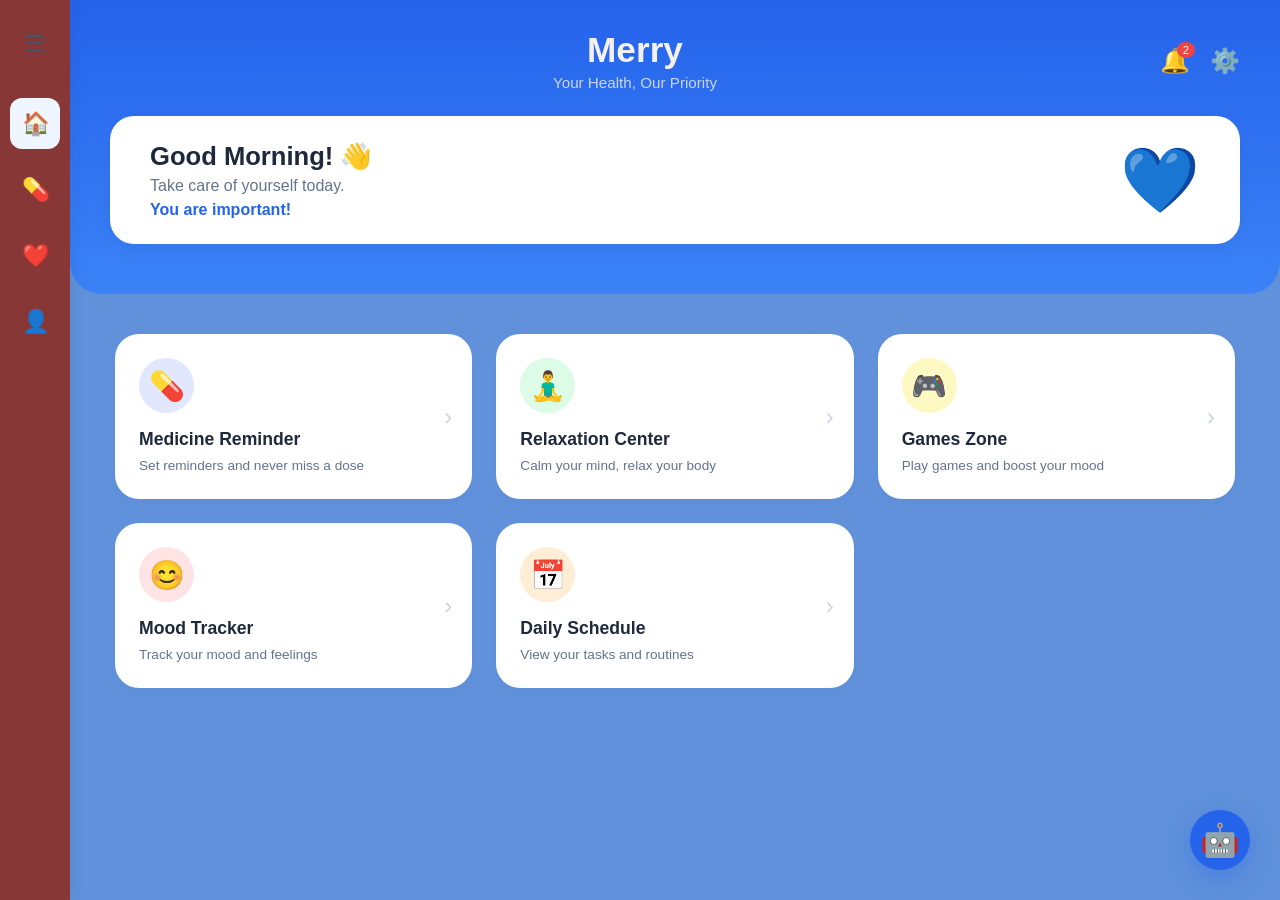
==== home.html @ 3bfc2a27 "add all pages" ====
<!DOCTYPE html>
<html lang="en">
<head>
    <meta charset="UTF-8">
    <meta name="viewport" content="width=device-width, initial-scale=1.0">
    <title>Merry Dashboard</title>
    <link rel="stylesheet" href="home-style.css">
</head>
<body>

    <nav class="side-nav minimized" id="sidebar-menu">
        <div class="toggle-sidebar-btn" onclick="toggleSidebar()">☰</div>
        <div class="nav-links">
            <div class="nav-item active"><span class="nav-icon">🏠</span><span class="nav-text">Home</span></div>
            <div class="nav-item" onclick="alert('Opening Medication View...')"><span class="nav-icon">💊</span><span class="nav-text">Medicine</span></div>
            <div class="nav-item" onclick="alert('Opening Health Logs...')"><span class="nav-icon">❤️</span><span class="nav-text">Health</span></div>
            <div class="nav-item" onclick="toggleSettings()"><span class="nav-icon">👤</span><span class="nav-text">Profile</span></div>
        </div>
    </nav>

    <div class="app-container" id="app-container">
        <div class="hero-section">
            <header class="app-header">
                <div class="header-left-space"></div>
                <div class="header-title">
                    <h1>Merry</h1>
                    <p>Your Health, Our Priority</p>
                </div>
                <div class="header-icons">
                    <div class="icon-badge" onclick="toggleNotifications(event)">🔔<span class="badge" id="notif-badge">2</span></div>
                    <div class="icon-setting" onclick="toggleSettings()">⚙️</div>
                </div>
            </header>

            <div class="welcome-card">
                <div class="welcome-text">
                    <h2>Good Morning! 👋</h2>
                    <p>Take care of yourself today.</p>
                    <strong>You are important!</strong>
                </div>
                <div class="welcome-graphic">
                    <div class="heart-avatar">💙</div>
                </div>
            </div>
        </div>

        <div class="main-content">
            <div class="features-grid">
                <div class="grid-card" onclick="alert('Opening Medicine Reminders! (We will build this later)')">
                    <div class="card-icon icon-purple">💊</div>
                    <div class="card-info">
                        <h3>Medicine Reminder</h3>
                        <p>Set reminders and never miss a dose</p>
                    </div>
                    <span class="arrow">›</span>
                </div>

                <div class="grid-card" onclick="alert('Opening Relaxation Center! (We will build this later)')">
                    <div class="card-icon icon-green">🧘‍♂️</div>
                    <div class="card-info">
                        <h3>Relaxation Center</h3>
                        <p>Calm your mind, relax your body</p>
                    </div>
                    <span class="arrow">›</span>
                </div>

                <div class="grid-card" onclick="alert('Opening Games Zone! (We will build this later)')">
                    <div class="card-icon icon-yellow">🎮</div>
                    <div class="card-info">
                        <h3>Games Zone</h3>
                        <p>Play games and boost your mood</p>
                    </div>
                    <span class="arrow">›</span>
                </div>

                <div class="grid-card" onclick="alert('Opening Mood Tracker! (We will build this later)')">
                    <div class="card-icon icon-pink">😊</div>
                    <div class="card-info">
                        <h3>Mood Tracker</h3>
                        <p>Track your mood and feelings</p>
                    </div>
                    <span class="arrow">›</span>
                </div>

                <div class="grid-card" onclick="alert('Opening Daily Schedule! (We will build this later)')">
                    <div class="card-icon icon-orange">📅</div>
                    <div class="card-info">
                        <h3>Daily Schedule</h3>
                        <p>View your tasks and routines</p>
                    </div>
                    <span class="arrow">›</span>
                </div>
            </div>
        </div>
    </div>

    <div class="ai-floating-wrapper">
        <div class="ai-chat-window hidden" id="ai-chat-box">
            <div class="ai-chat-header">
                <div class="ai-status-dot">🤖</div>
                <div>
                    <h4>Merry AI Companion</h4>
                    <p>Online & Ready to chat</p>
                </div>
                <span class="close-chat" onclick="toggleAiChat()">&times;</span>
            </div>
            <div class="ai-chat-messages">
                <div class="msg ai-msg">Hello! I am Merry, your virtual assistant. How are you feeling today? 💙</div>
            </div>
            <div class="ai-chat-input-area">
                <input type="text" placeholder="Type a message...">
                <button onclick="alert('Sending messages will be wired next!')">Send</button>
            </div>
        </div>
        <div class="ai-floating-btn" onclick="toggleAiChat()">🤖</div>
    </div>

    <div id="alarm-alert-modal" class="modal-overlay alarm-style hidden">
        <div class="modal-content urgent-card">
            <div class="alarm-animation-icon">🔔</div>
            <h2>Time for your Medicine!</h2>
            <h3 id="alarm-med-name">Medicine Name</h3>
            <p id="alarm-med-time">Scheduled Time: 00:00</p>
            
            <div class="alarm-action-buttons">
                <button class="take-med-btn" onclick="dismissAlarm(document.getElementById('alarm-med-name').innerText)">💊 I Have Taken It</button>
                <button class="snooze-med-btn" onclick="snoozeAlarm()">⏰ Snooze Alarm</button>
            </div>
        </div>
    </div>

    <div id="notification-dropdown" class="dropdown-box hidden">
        <div class="dropdown-header">
            <h4>Notifications</h4>
            <button onclick="clearNotifications()">Clear All</button>
        </div>
        <div class="dropdown-item active-item">⚠️ Reminder: Take Paracetamol at 12:05 PM</div>
        <div class="dropdown-item active-item">✨ Great job! Your buddy is happy today.</div>
    </div>

    <div id="settings-modal" class="modal-overlay hidden">
        <div class="modal-content">
            <div class="modal-header">
                <h3>App Settings & Profile</h3>
                <span class="close-btn" onclick="toggleSettings()">&times;</span>
            </div>
            <div class="modal-body">
                
                <div class="settings-group">
                    <h4>👤 Profile & Appearance</h4>
                    <div class="setting-row">
                        <label>Profile Name</label>
                        <input type="text" value="Champion">
                    </div>
                    <div class="setting-row">
                        <label>Language</label>
                        <select>
                            <option>English</option>
                            <option>Español</option>
                            <option>Français</option>
                        </select>
                    </div>
                    <div class="setting-row">
                        <label>Dark Mode 🌙</label>
                        <input type="checkbox" id="dark-mode-toggle" onchange="applyDarkMode()">
                    </div>
                </div>

                <div class="settings-group">
                    <h4>⚙️ Accessibility & Sound</h4>
                    <div class="setting-row">
                        <label>Text-to-Speech (🔊)</label>
                        <input type="checkbox" id="settings-tts">
                    </div>
                    <div class="setting-row">
                        <label>Vibration (📳)</label>
                        <input type="checkbox" id="settings-vib" checked>
                    </div>
                    <div class="setting-row">
                        <label>Large Text Mode (🔤)</label>
                        <input type="checkbox" id="settings-large" onchange="toggleAccessibilityClass('large')">
                    </div>
                    <div class="setting-row">
                        <label>High Contrast Mode (🎨)</label>
                        <input type="checkbox" id="settings-contrast" onchange="toggleAccessibilityClass('contrast')">
                    </div>
                </div>

                <div class="settings-group">
                    <h4>⏰ Medicine Alarms Configuration</h4>
                    <div class="setting-row">
                        <label>Default Reminder Sound</label>
                        <select id="settings-sound-select">
                            <option value="chime">Chime Echo</option>
                            <option value="piano">Soft Piano</option>
                            <option value="beep">Digital Beep</option>
                        </select>
                    </div>
                    <div class="setting-row">
                        <label>Snooze Duration</label>
                        <select id="settings-snooze-select">
                            <option value="5">5 Minutes</option>
                            <option value="10">10 Minutes</option>
                            <option value="15">15 Minutes</option>
                        </select>
                    </div>
                </div>

                <div class="settings-group">
                    <h4>ℹ️ Info & Support</h4>
                    <div class="info-links">
                        <p onclick="alert('Help center online.')">Help & Support</p>
                    </div>
                </div>

                <button class="logout-btn" onclick="logoutAction()">Log Out Account</button>
                <button class="save-settings-btn" onclick="saveSettingsAction()">Save & Close</button>
            </div>
        </div>
    </div>

    <script src="home-script.js"></script>
</body>
</html>
---- home-style.css ----
* {
    box-sizing: border-box;
    margin: 0;
    padding: 0;
    font-family: -apple-system, BlinkMacSystemFont, "Segoe UI", Roboto, Helvetica, Arial, sans-serif;
    transition: background-color 0.2s ease, color 0.2s ease;
}

body {
    background: #e9eff6;
    min-height: 100vh;
    display: flex;
    overflow-x: hidden;
}

/* SIDEBAR HIDEABLE MENU STYLES */
.side-nav {
    position: fixed;
    top: 0;
    left: 0;
    height: 100vh;
    background: rgb(136, 55, 55);
    box-shadow: 4px 0 15px rgba(0,0,0,0.05);
    z-index: 150;
    display: flex;
    flex-direction: column;
    padding: 20px 10px;
    width: 240px;
    transition: width 0.3s cubic-bezier(0.4, 0, 0.2, 1);
}

.side-nav.minimized {
    width: 70px;
}

.toggle-sidebar-btn {
    font-size: 1.5rem;
    cursor: pointer;
    padding: 10px;
    text-align: center;
    color: #475569;
    align-self: flex-start;
    margin-bottom: 30px;
    width: 100%;
}

.nav-links {
    display: flex;
    flex-direction: column;
    gap: 15px;
    width: 100%;
}

.nav-item {
    display: flex;
    align-items: center;
    gap: 15px;
    padding: 12px;
    border-radius: 12px;
    color: #64748b;
    cursor: pointer;
    font-weight: 500;
    font-size: 1rem;
    overflow: hidden;
    white-space: nowrap;
}

.nav-icon {
    font-size: 1.4rem;
}

.side-nav.minimized .nav-text {
    opacity: 0;
    pointer-events: none;
}

.nav-item.active {
    background: #eff6ff;
    color: #2563eb;
    font-weight: bold;
}

/* Master Page Shift Margin to accommodate Sidebar width grid changes */
.app-container {
    flex: 1;
    margin-left: 70px;
    min-height: 100vh;
    background: #6091da;
    display: flex;
    flex-direction: column;
    position: relative;
    transition: margin-left 0.3s ease;
}

/* Top Banner Block */
.hero-section {
    background: linear-gradient(180deg, #2563eb 0%, #3b82f6 100%);
    padding: 30px 40px 50px 40px;
    border-bottom-left-radius: 32px;
    border-bottom-right-radius: 32px;
    color: rgb(245, 240, 240);
}

.app-header {
    display: flex;
    justify-content: space-between;
    align-items: center;
    margin-bottom: 25px;
}

.header-title h1 { font-size: 2.2rem; font-weight: bold; text-align: center;}
.header-title p { font-size: 0.95rem; opacity: 0.8; text-align: center; margin-top: 4px; }
.header-icons { display: flex; gap: 20px; font-size: 1.5rem; }

.icon-badge { position: relative; cursor: pointer; }
.badge {
    position: absolute; top: -5px; right: -5px; background: #ef4444;
    font-size: 0.7rem; padding: 2px 6px; border-radius: 50%; color: white;
}
.icon-setting { cursor: pointer; }

.welcome-card {
    background: white; border-radius: 24px; padding: 25px 40px; color: #1e293b;
    display: flex; justify-content: space-between; align-items: center;
    box-shadow: 0 4px 15px rgba(0,0,0,0.05); max-width: 1200px; margin: 0 auto; width: 100%;
}

.welcome-text h2 { font-size: 1.6rem; margin-bottom: 6px; }
.welcome-text p { font-size: 1rem; color: #64748b; }
.welcome-text strong { font-size: 1rem; color: #2563eb; display:block; margin-top: 6px;}
.heart-avatar { font-size: 4rem; animation: pulse 2s infinite ease-in-out; }

@keyframes pulse {
    0% { transform: scale(1); }
    50% { transform: scale(1.08); }
    100% { transform: scale(1); }
}

.main-content {
    flex: 1; padding: 40px; display: flex; flex-direction: column;
    gap: 24px; max-width: 1200px; width: 100%; margin: 0 auto;
}

.features-grid {
    display: grid; grid-template-columns: repeat(auto-fit, minmax(280px, 1fr)); gap: 24px;
}

.grid-card {
    background: white; border-radius: 24px; padding: 24px; display: flex;
    flex-direction: column; justify-content: space-between; position: relative;
    box-shadow: 0 4px 12px rgba(0,0,0,0.02); cursor: pointer; min-height: 160px;
}
.grid-card:hover { transform: translateY(-3px); box-shadow: 0 8px 20px rgba(0,0,0,0.06); }

.card-icon {
    width: 55px; height: 55px; border-radius: 50%; display: flex;
    justify-content: center; align-items: center; font-size: 1.8rem; margin-bottom: 16px;
}

.icon-purple { background-color: #e0e7ff; color: #4f46e5; }
.icon-green { background-color: #dcfce7; color: #16a34a; }
.icon-yellow { background-color: #fef9c3; color: #ca8a04; }
.icon-pink { background-color: #ffe4e6; color: #e11d48; }
.icon-orange { background-color: #ffedd5; color: #ea580c; }

.card-info h3 { font-size: 1.1rem; color: #1e293b; margin-bottom: 6px; font-weight: 700; }
.card-info p { font-size: 0.85rem; color: #64748b; line-height: 1.4; }
.arrow { position: absolute; right: 20px; top: 50%; transform: translateY(-50%); font-size: 1.5rem; color: #cbd5e1; }

.hidden { display: none !important; }

/* NOTIFICATION OVERLAYS */
.dropdown-box {
    position: absolute; top: 75px; right: 40px; background: white; width: 320px;
    border-radius: 16px; box-shadow: 0 10px 25px rgba(0,0,0,0.15); z-index: 100; border: 1px solid #e2e8f0; overflow: hidden;
}
.dropdown-header { display: flex; justify-content: space-between; align-items: center; padding: 12px 16px; background: #f8fafc; border-bottom: 1px solid #e2e8f0; }
.dropdown-header h4 { color: #1e293b; font-size: 0.95rem; }
.dropdown-header button { background: none; border: none; color: #2563eb; font-weight: 600; cursor: pointer; font-size: 0.8rem; }
.dropdown-item { padding: 12px 16px; font-size: 0.85rem; color: #475569; border-bottom: 1px solid #f1f5f9; text-align: left; }
.dropdown-item.active-item { background: #eff6ff; font-weight: 500; }

/* SETTINGS POPUP MODAL */
.modal-overlay {
    position: fixed; top: 0; left: 0; width: 100%; height: 100%;
    background: rgba(15, 23, 42, 0.4); backdrop-filter: blur(4px);
    display: flex; justify-content: center; align-items: center; z-index: 200;
}
.modal-content {
    background: rgb(50, 201, 206); width: 95%; max-width: 500px; height: 80vh;
    border-radius: 24px; padding: 24px; box-shadow: 0 20px 25px rgba(0,0,0,0.15);
    display: flex; flex-direction: column;
}
.modal-body { flex: 1; overflow-y: auto; padding-right: 5px; margin-top: 15px;}
.close-btn { font-size: 1.8rem; color: #94a3b8; cursor: pointer; }

.settings-group { background: #f8fafc; border-radius: 16px; padding: 16px; margin-bottom: 20px; border: 1px solid #e2e8f0; }
.settings-group h4 { font-size: 0.95rem; color: #475569; margin-bottom: 12px; border-bottom: 1px solid #e2e8f0; padding-bottom: 6px; }
.setting-row { display: flex; justify-content: space-between; align-items: center; margin-bottom: 14px; text-align: left;}
.setting-row label { font-size: 0.9rem; color: #334155; font-weight: 500; }
.setting-row input[type="text"], .setting-row select { padding: 8px 12px; border: 2px solid #e2e8f0; border-radius: 8px; background: white;}
.setting-row input[type="checkbox"] { width: 20px; height: 20px; cursor: pointer; }
.info-links p { font-size: 0.9rem; color: #2563eb; padding: 6px 0; cursor: pointer; }
.logout-btn { width: 100%; background: #ef4444; color: white; padding: 12px; border: none; border-radius: 12px; font-weight: bold; cursor: pointer; margin-bottom: 10px;}
.save-settings-btn { width: 100%; background: #2563eb; color: white; padding: 12px; border: none; border-radius: 12px; font-weight: bold; cursor: pointer; }

/* FLOATING AI CHAT BOT VIEW STYLES */
.ai-floating-wrapper {
    position: fixed;
    bottom: 30px;
    right: 30px;
    display: flex;
    flex-direction: column;
    align-items: flex-end;
    gap: 15px;
    z-index: 180;
}

.ai-floating-btn {
    width: 60px;
    height: 60px;
    background: #2563eb;
    color: white;
    border-radius: 50%;
    display: flex;
    justify-content: center;
    align-items: center;
    font-size: 2rem;
    cursor: pointer;
    box-shadow: 0 8px 24px rgba(37,99,235,0.4);
    transition: transform 0.2s;
}
.ai-floating-btn:hover { transform: scale(1.05); }

.ai-chat-window {
    width: 360px;
    height: 480px;
    background: white;
    border-radius: 24px;
    box-shadow: 0 10px 30px rgba(0,0,0,0.15);
    border: 1px solid #e2e8f0;
    display: flex;
    flex-direction: column;
    overflow: hidden;
}

.ai-chat-header {
    background: linear-gradient(135deg, #2563eb, #3b82f6);
    color: white;
    padding: 15px 20px;
    display: flex;
    align-items: center;
    gap: 12px;
}
.ai-status-dot { font-size: 1.5rem; }
.ai-chat-header h4 { font-size: 1rem; font-weight: bold; }
.ai-chat-header p { font-size: 0.75rem; opacity: 0.9; }
.close-chat { font-size: 1.6rem; cursor: pointer; margin-left: auto; opacity: 0.8; }

.ai-chat-messages {
    flex: 1;
    background: #f8fafc;
    padding: 20px;
    overflow-y: auto;
}
.msg {
    padding: 12px 16px;
    border-radius: 16px;
    font-size: 0.9rem;
    max-width: 85%;
    line-height: 1.4;
}
.ai-msg { background: white; color: #1e293b; border-bottom-left-radius: 4px; box-shadow: 0 2px 4px rgba(0,0,0,0.02); }

.ai-chat-input-area {
    padding: 15px;
    background: white;
    border-top: 1px solid #e2e8f0;
    display: flex;
    gap: 10px;
}
.ai-chat-input-area input {
    flex: 1;
    padding: 10px 14px;
    border: 2px solid #e2e8f0;
    border-radius: 12px;
    outline: none;
}
.ai-chat-input-area button {
    background: #2563eb;
    color: white;
    border: none;
    padding: 0 18px;
    border-radius: 12px;
    font-weight: bold;
    cursor: pointer;
}

/* URGENT ALARM OVERRIDES */
.modal-overlay.alarm-style { background: rgba(239, 68, 68, 0.6) !important; backdrop-filter: blur(8px); }
.urgent-card { text-align: center; border: 4px solid #ef4444 !important; animation: shake 0.5s infinite; }
.alarm-animation-icon { font-size: 5rem; animation: ring 0.4s infinite alternate; }
.alarm-action-buttons { display: flex; flex-direction: column; gap: 12px; margin-top: 25px; width: 100%; }
.take-med-btn { background: #16a34a; color: white; border: none; padding: 16px; border-radius: 14px; font-size: 1.1rem; font-weight: bold; cursor: pointer; }
.snooze-med-btn { background: #64748b; color: white; border: none; padding: 12px; border-radius: 14px; font-size: 0.95rem; cursor: pointer; }

@keyframes ring { 0% { transform: rotate(-15deg); } 100% { transform: rotate(15deg); } }
@keyframes shake { 0% { transform: translate(0, 0); } 25% { transform: translate(-2px, 2px); } 50% { transform: translate(2px, -2px); } 75% { transform: translate(-1px, -1px); } 100% { transform: translate(0, 0); } }

/* DYNAMIC ACCESSIBILITY SYSTEM VARIANT CLASS MODULES */
.dark-theme .app-container { background-color: #0f172a; }
.dark-theme .welcome-card, .dark-theme .grid-card, .dark-theme .modal-content, .dark-theme .dropdown-box, .dark-theme .side-nav, .dark-theme .ai-chat-window { background-color: #1e293b; color: #f8fafc; }
.dark-theme .card-info h3, .dark-theme .modal-header h3, .dark-theme .setting-row label { color: #f8fafc; }
.dark-theme .card-info p, .dark-theme .welcome-text p { color: #94a3b8; }
.dark-theme .settings-group, .dark-theme .dropdown-header { background-color: #334155; border-color: #475569; }

.large-font h1 { font-size: 2.5rem !important; }
.large-font h2 { font-size: 2.2rem !important; }
.large-font h3, .large-font label { font-size: 1.4rem !important; }
.large-font p { font-size: 1.1rem !important; }

.high-contrast-theme { background: black !important; }
.high-contrast-theme .app-container, .high-contrast-theme .welcome-card, .high-contrast-theme .grid-card, .high-contrast-theme .modal-content, .high-contrast-theme .side-nav { background: black !important; border: 3px solid white !important; color: white !important; }
.high-contrast-theme h1, .high-contrast-theme h2, .high-contrast-theme h3, .high-contrast-theme p, .high-contrast-theme label { color: yellow !important; }
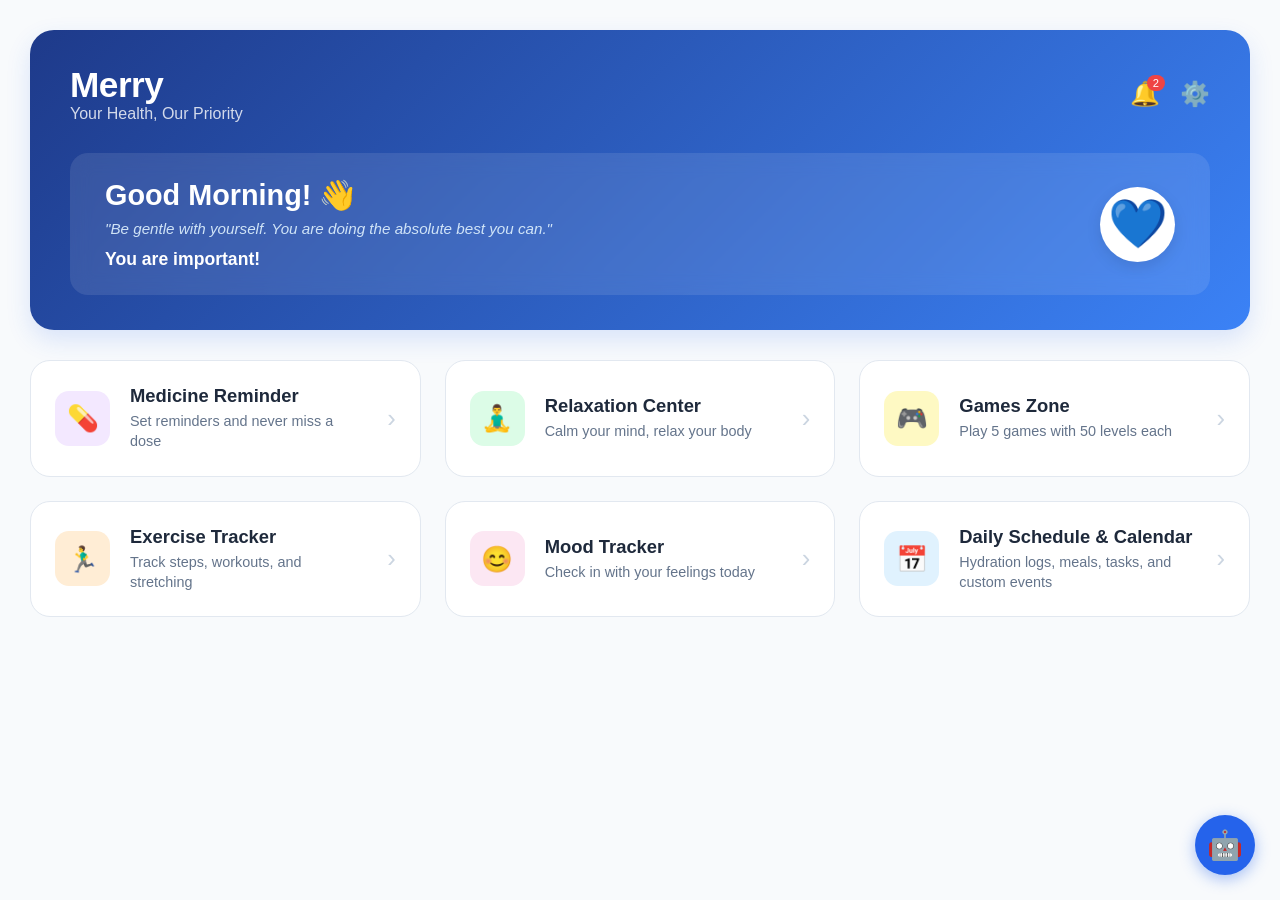
==== commit d2c56071: "add all changes" ====
--- a/home.html
+++ b/home.html
@@ -8,20 +8,9 @@
 </head>
 <body>
 
-    <nav class="side-nav minimized" id="sidebar-menu">
-        <div class="toggle-sidebar-btn" onclick="toggleSidebar()">☰</div>
-        <div class="nav-links">
-            <div class="nav-item active"><span class="nav-icon">🏠</span><span class="nav-text">Home</span></div>
-            <div class="nav-item" onclick="alert('Opening Medication View...')"><span class="nav-icon">💊</span><span class="nav-text">Medicine</span></div>
-            <div class="nav-item" onclick="alert('Opening Health Logs...')"><span class="nav-icon">❤️</span><span class="nav-text">Health</span></div>
-            <div class="nav-item" onclick="toggleSettings()"><span class="nav-icon">👤</span><span class="nav-text">Profile</span></div>
-        </div>
-    </nav>
-
-    <div class="app-container" id="app-container">
+    <div class="app-container standard-margin" id="app-container">
         <div class="hero-section">
             <header class="app-header">
-                <div class="header-left-space"></div>
                 <div class="header-title">
                     <h1>Merry</h1>
                     <p>Your Health, Our Priority</p>
@@ -33,9 +22,11 @@
             </header>
 
             <div class="welcome-card">
-                <div class="welcome-text">
+                <div class="welcome-text" style="width: 75%;">
                     <h2>Good Morning! 👋</h2>
-                    <p>Take care of yourself today.</p>
+                    <p id="daily-motivation-quote" style="font-style: italic; font-size: 0.95rem; line-height: 1.4; margin: 5px 0 10px 0; color: #e0f2fe;">
+                        "Loading your daily spark..."
+                    </p>
                     <strong>You are important!</strong>
                 </div>
                 <div class="welcome-graphic">
@@ -46,7 +37,7 @@
 
         <div class="main-content">
             <div class="features-grid">
-                <div class="grid-card" onclick="alert('Opening Medicine Reminders! (We will build this later)')">
+                <div class="grid-card" onclick="openMedicineManager()">
                     <div class="card-icon icon-purple">💊</div>
                     <div class="card-info">
                         <h3>Medicine Reminder</h3>
@@ -55,7 +46,7 @@
                     <span class="arrow">›</span>
                 </div>
 
-                <div class="grid-card" onclick="alert('Opening Relaxation Center! (We will build this later)')">
+                <div class="grid-card" onclick="openRelaxationCenter()">
                     <div class="card-icon icon-green">🧘‍♂️</div>
                     <div class="card-info">
                         <h3>Relaxation Center</h3>
@@ -64,31 +55,304 @@
                     <span class="arrow">›</span>
                 </div>
 
-                <div class="grid-card" onclick="alert('Opening Games Zone! (We will build this later)')">
+                <div class="grid-card" onclick="openGamesZone()">
                     <div class="card-icon icon-yellow">🎮</div>
                     <div class="card-info">
                         <h3>Games Zone</h3>
-                        <p>Play games and boost your mood</p>
-                    </div>
-                    <span class="arrow">›</span>
-                </div>
-
-                <div class="grid-card" onclick="alert('Opening Mood Tracker! (We will build this later)')">
+                        <p>Play 5 games with 50 levels each</p>
+                    </div>
+                    <span class="arrow">›</span>
+                </div>
+
+                <div class="grid-card" onclick="openExerciseTracker()">
+                    <div class="card-icon icon-orange">🏃‍♂️</div>
+                    <div class="card-info">
+                        <h3>Exercise Tracker</h3>
+                        <p>Track steps, workouts, and stretching</p>
+                    </div>
+                    <span class="arrow">›</span>
+                </div>
+
+                <div class="grid-card" onclick="openMoodTracker()">
                     <div class="card-icon icon-pink">😊</div>
                     <div class="card-info">
                         <h3>Mood Tracker</h3>
-                        <p>Track your mood and feelings</p>
-                    </div>
-                    <span class="arrow">›</span>
-                </div>
-
-                <div class="grid-card" onclick="alert('Opening Daily Schedule! (We will build this later)')">
-                    <div class="card-icon icon-orange">📅</div>
-                    <div class="card-info">
-                        <h3>Daily Schedule</h3>
-                        <p>View your tasks and routines</p>
-                    </div>
-                    <span class="arrow">›</span>
+                        <p>Check in with your feelings today</p>
+                    </div>
+                    <span class="arrow">›</span>
+                </div>
+
+                <div class="grid-card" onclick="openScheduleCompanion()">
+                    <div class="card-icon icon-purple" style="background:#e0f2fe; color:#0284c7;">📅</div>
+                    <div class="card-info">
+                        <h3>Daily Schedule & Calendar</h3>
+                        <p>Hydration logs, meals, tasks, and custom events</p>
+                    </div>
+                    <span class="arrow">›</span>
+                </div>
+            </div>
+        </div>
+    </div>
+
+    <div id="medicine-modal" class="modal-overlay hidden">
+        <div class="modal-content">
+            <div class="modal-header">
+                <h3>💊 Schedule Medicine Alarms</h3>
+                <span class="close-btn" onclick="closeMedicineManager()">&times;</span>
+            </div>
+            <div class="modal-body">
+                <div class="settings-group">
+                    <h4>Add New Prescription</h4>
+                    <div class="setting-row">
+                        <label>Medicine Name</label>
+                        <input type="text" id="med-name" placeholder="e.g., Vitamin C">
+                    </div>
+                    <div class="setting-row">
+                        <label>Medicine Type</label>
+                        <select id="med-type">
+                            <option value="💊 Pill">💊 Pill</option>
+                            <option value="🧪 Syrup">🧪 Syrup</option>
+                            <option value="💉 Injection">💉 Injection</option>
+                        </select>
+                    </div>
+                    <div class="setting-row">
+                        <label>Dosage</label>
+                        <input type="text" id="med-dose" placeholder="e.g., 1 tablet">
+                    </div>
+                    <div class="setting-row">
+                        <label>Frequency</label>
+                        <select id="med-frequency">
+                            <option value="Once a day">Once a day</option>
+                            <option value="Twice a day">Twice a day</option>
+                        </select>
+                    </div>
+                    <div class="setting-row">
+                        <label>Set Alarm Time</label>
+                        <input type="time" id="med-alarm-time">
+                    </div>
+                    <button class="add-med-btn" onclick="addNewMedicine()">➕ Add to Alarm Schedule</button>
+                </div>
+                <div class="settings-group">
+                    <h4>Active Reminders Schedule</h4>
+                    <div id="active-med-list" class="med-list-container"></div>
+                </div>
+            </div>
+        </div>
+    </div>
+
+    <div id="relaxation-modal" class="modal-overlay hidden">
+        <div class="modal-content">
+            <div class="modal-header">
+                <h3>🧘‍♂️ Merry Relaxation Center</h3>
+                <span class="close-btn" onclick="closeRelaxationCenter()">&times;</span>
+            </div>
+            <div class="modal-body">
+                <div class="settings-group center-content">
+                    <h4>Deep Breathing Guide</h4>
+                    <p class="breathing-subtitle" id="breath-text">Ready to calm down?</p>
+                    <div class="breathing-circle-wrapper">
+                        <div class="breathing-circle" id="breathing-bubble"></div>
+                    </div>
+                    <button class="add-med-btn" id="breath-btn" onclick="toggleBreathingGuide()">Start Breathing Exercise</button>
+                </div>
+                <div class="settings-group">
+                    <h4>Nature Soundscapes</h4>
+                    <div class="setting-row">
+                        <label>Sound Type</label>
+                        <select id="relax-sound-select" onchange="updateRelaxationSound()">
+                            <option value="rain">Soft Summer Rain</option>
+                            <option value="waves">Ocean Shore Waves</option>
+                            <option value="wind">Gentle Forest Wind</option>
+                        </select>
+                    </div>
+                    <div class="setting-row">
+                        <label>Audio Control</label>
+                        <button class="sound-control-toggle-btn" id="relax-sound-btn" onclick="toggleRelaxationSound()">Play Ambient Sound</button>
+                    </div>
+                </div>
+            </div>
+        </div>
+    </div>
+
+    <div id="exercise-modal" class="modal-overlay hidden">
+        <div class="modal-content">
+            <div class="modal-header">
+                <h3>🏃‍♂️ Exercise & Activities</h3>
+                <span class="close-btn" onclick="closeExerciseTracker()">&times;</span>
+            </div>
+            <div class="modal-body">
+                <div class="settings-group center-content">
+                    <h4>Daily Step Target</h4>
+                    <h2 style="font-size: 2.5rem; color: #f97316; margin: 10px 0;"><span id="step-count">4,250</span> / 8,000</h2>
+                    <button class="add-med-btn" style="background: #f97316;" onclick="addSteps()">Walk 500 Steps 🚶‍♂️</button>
+                </div>
+                <div class="settings-group">
+                    <h4>Quick Stretch Workout (2 Minute Timer)</h4>
+                    <div class="setting-row">
+                        <label id="workout-timer-label">Time Remaining: 02:00</label>
+                        <button class="sound-control-toggle-btn" style="background:#2563eb;" id="workout-btn" onclick="toggleWorkoutTimer()">Start Stretch</button>
+                    </div>
+                </div>
+            </div>
+        </div>
+    </div>
+
+    <div id="mood-modal" class="modal-overlay hidden">
+        <div class="modal-content" style="max-width:460px;">
+            <div class="modal-header">
+                <h3>😊 How is your mood today?</h3>
+                <span class="close-btn" onclick="closeMoodTracker()">&times;</span>
+            </div>
+            <div class="modal-body center-content">
+                <p style="font-size:0.95rem; color:#64748b; margin-bottom:20px;">Select an emoji to log your feelings:</p>
+                <div style="display:flex; justify-content:space-around; width:100%; font-size:2.5rem; margin-bottom:25px;">
+                    <span style="cursor:pointer; transition:transform 0.2s;" onclick="logMood('Radiant & Blessed 🌟', '🌟')" class="mood-node">🌟</span>
+                    <span style="cursor:pointer; transition:transform 0.2s;" onclick="logMood('Happy & Calm 😄', '😄')" class="mood-node">😄</span>
+                    <span style="cursor:pointer; transition:transform 0.2s;" onclick="logMood('Tired or Neutral 😐', '😐')" class="mood-node">😐</span>
+                    <span style="cursor:pointer; transition:transform 0.2s;" onclick="logMood('Anxious or Overwhelmed 😰', '😰')" class="mood-node">😰</span>
+                    <span style="cursor:pointer; transition:transform 0.2s;" onclick="logMood('Sad or Restless 😢', '😢')" class="mood-node">😢</span>
+                </div>
+                <div class="settings-group" style="width:100%; text-align:left;" id="mood-status-box">
+                    <h4>Current Status</h4>
+                    <p id="current-mood-text" style="font-size:0.95rem; font-weight:600; color:#1e3a8a;">No check-in recorded yet today.</p>
+                </div>
+            </div>
+        </div>
+    </div>
+
+    <div id="schedule-modal" class="modal-overlay hidden">
+    <div class="modal-content" style="max-width: 850px; width:95%;">
+        <div class="modal-header">
+            <h3>📅 Core Dashboard Schedule & Agenda</h3>
+            <span class="close-btn" onclick="closeScheduleCompanion()">&times;</span>
+        </div>
+        <div class="modal-body">
+            
+            <div style="display:grid; grid-template-columns: repeat(auto-fit, minmax(320px, 1fr)); gap:20px; margin-bottom:20px;">
+                
+                <div class="settings-group center-content" style="border-left: 5px solid #0284c7; background:#f0f9ff;">
+                    <h4>💧 Water Chime Reminder Engine</h4>
+                    <div id="water-animation-emoji" style="font-size:3rem; margin:10px 0;">💧</div>
+                    <p id="water-countdown-label" style="font-size:1rem; font-weight:bold; color:#0369a1;">Next Drink In: 30:00</p>
+                    <p style="font-size:0.75rem; color:#64748b; margin-bottom:12px;">Plays a dedicated water chime frequency notification every 30 minutes!</p>
+                    <button class="add-med-btn" style="background:#0284c7;" onclick="logWaterSip()">I Drank Water! 💧</button>
+                </div>
+
+                <div class="settings-group" style="border-left: 5px solid #16a34a; background:#f0fdf4;">
+                    <h4>🍳 Custom Meal Routine Planner</h4>
+                    <div style="display:flex; flex-direction:column; gap:8px; margin-bottom:12px;">
+                        <div style="display:flex; gap:6px;">
+                            <select id="meal-type-selector" style="width:35%; padding:6px; border-radius:8px; border:1px solid #cbd5e1;">
+                                <option value="🌅 Breakfast">Breakfast</option>
+                                <option value="☀️ Lunch">Lunch</option>
+                                <option value="🌆 Dinner">Dinner</option>
+                                <option value="🍪 Snack">Snack</option>
+                            </select>
+                            <input type="text" id="meal-input-text" placeholder="What are you eating today?..." style="flex:1; padding:6px 10px; border-radius:8px; border:1px solid #cbd5e1; outline:none;">
+                        </div>
+                        <button class="add-med-btn" style="background:#16a34a; padding:8px; margin:0;" onclick="addNewMealRecord()">💾 Save Meal Item</button>
+                    </div>
+                    <p style="font-size:0.7rem; color:#64748b; margin-bottom:6px; font-style:italic;">Click on any logged meal below to clear it from your dashboard plan:</p>
+                    <div id="meals-list-render-bucket" style="display:flex; flex-direction:column; gap:6px; max-height:130px; overflow-y:auto;">
+                        </div>
+                </div>
+            </div>
+
+            <div class="settings-group" style="background:white; border:1px solid #e2e8f0; padding:20px;">
+                <div style="display:flex; justify-content:space-between; align-items:center; margin-bottom:15px; border-bottom:2px solid #f1f5f9; padding-bottom:10px;">
+                    <h4 id="calendar-month-year-title" style="font-size:1.2rem; color:#0f172a; margin:0;">July 2026</h4>
+                    <div style="display:flex; gap:8px; align-items:center;">
+                        <select id="calendar-year-selector" onchange="changeCalendarTimelineContext()" style="padding:4px 8px; border-radius:6px; border:1px solid #cbd5e1; font-weight:bold; color:#1e293b;">
+                            <option value="2026">2026</option>
+                            <option value="2027">2027</option>
+                            <option value="2028">2028</option>
+                            <option value="2029">2029</option>
+                            <option value="2030">2030</option>
+                        </select>
+                        <button onclick="navigateCalendarMonth(-1)" style="background:#f1f5f9; border:1px solid #cbd5e1; padding:4px 10px; border-radius:6px; cursor:pointer; font-weight:bold;">◀</button>
+                        <button onclick="navigateCalendarMonth(1)" style="background:#f1f5f9; border:1px solid #cbd5e1; padding:4px 10px; border-radius:6px; cursor:pointer; font-weight:bold;">▶</button>
+                    </div>
+                </div>
+                
+                <div id="calendar-grid-wrapper" style="display:grid; grid-template-columns: repeat(7, 1fr); gap:6px; text-align:center; font-size:0.85rem;">
+                    </div>
+            </div>
+
+            <div class="settings-group">
+                <h4>📝 Task To-Do Manager Matrix</h4>
+                <div style="display:flex; gap:10px; margin-bottom:12px;">
+                    <input type="text" id="todo-input-text" placeholder="Add custom task (e.g., Final Exam)..." style="flex:1; padding:8px 12px; border:1px solid #cbd5e1; border-radius:8px; outline:none;">
+                    <select id="todo-time-context" style="width:30%; padding:8px; border:1px solid #cbd5e1; border-radius:8px;">
+                        <option value="upcoming">Upcoming 🟡</option>
+                        <option value="past">Completed Track 🟢</option>
+                    </select>
+                    <button class="add-med-btn" style="width:auto; margin:0; padding:0 15px;" onclick="addNewTodoItem()">➕</button>
+                </div>
+                <div id="todo-list-render-bucket" style="display:flex; flex-direction:column; gap:8px; max-height:160px; overflow-y:auto;">
+                    </div>
+            </div>
+
+        </div>
+    </div>
+</div>
+    <div id="games-modal" class="modal-overlay hidden">
+        <div class="modal-content games-manager-content">
+            <div class="modal-header">
+                <h3>🎮 Merry Games Center</h3>
+                <span class="close-btn" onclick="closeGamesZone()">&times;</span>
+            </div>
+            <div class="modal-body">
+                <div class="games-menu-list" id="games-menu-list">
+                    <div class="game-menu-item" onclick="launchGame('memory')">
+                        <span class="game-item-emoji">🧠</span>
+                        <div class="game-item-info">
+                            <h5>Memory Card Match</h5>
+                            <p>Match tokens. Level increases board count pairs.</p>
+                        </div>
+                        <button class="play-small-btn">Play</button>
+                    </div>
+                    <div class="game-menu-item" onclick="launchGame('breathing')">
+                        <span class="game-item-emoji">🎈</span>
+                        <div class="game-item-info">
+                            <h5>Balloon Popper</h5>
+                            <p>Pop the ball before it fades. Targets speed up per level.</p>
+                        </div>
+                        <button class="play-small-btn">Play</button>
+                    </div>
+                    <div class="game-menu-item" onclick="launchGame('focus')">
+                        <span class="game-item-emoji">🔢</span>
+                        <div class="game-item-info">
+                            <h5>Math Focus Sharpener</h5>
+                            <p>Solve quick arithmetic addition cards under timed pressure.</p>
+                        </div>
+                        <button class="play-small-btn">Play</button>
+                    </div>
+                    <div class="game-menu-item" onclick="launchGame('reflex')">
+                        <span class="game-item-emoji">⚡</span>
+                        <div class="game-item-info">
+                            <h5>Reaction Clicker</h5>
+                            <p>Tap the green button instantly. Timers shrink per level.</p>
+                        </div>
+                        <button class="play-small-btn">Play</button>
+                    </div>
+                    <div class="game-menu-item" onclick="launchGame('wordle')">
+                        <span class="game-item-emoji">📝</span>
+                        <div class="game-item-info">
+                            <h5>Wellness Word Guesser</h5>
+                            <p>Type matching characters. Level shortens clues.</p>
+                        </div>
+                        <button class="play-small-btn">Play</button>
+                    </div>
+                </div>
+
+                <div class="active-game-viewport hidden" id="active-game-viewport">
+                    <div style="display:flex; justify-content:space-between; align-items:center;">
+                        <button class="back-to-games-btn" onclick="exitToGamesMenu()">← Back</button>
+                        <h4 id="game-level-indicator" style="background:#fef08a; color:#854d0e; padding:4px 10px; border-radius:8px; font-size:0.85rem; font-weight:bold;">Level 1 / 50</h4>
+                    </div>
+                    <h4 id="active-game-title" style="margin: 10px 0 2px 0; text-align: center;">Game Loading...</h4>
+                    <p id="active-game-score" style="font-size:0.85rem; text-align:center; color:#64748b; margin-bottom: 10px;">Score: 0</p>
+                    <div class="game-sandbox-stage" id="game-sandbox-stage"></div>
                 </div>
             </div>
         </div>
@@ -99,17 +363,17 @@
             <div class="ai-chat-header">
                 <div class="ai-status-dot">🤖</div>
                 <div>
-                    <h4>Merry AI Companion</h4>
-                    <p>Online & Ready to chat</p>
+                    <h4>Merry AI</h4>
+                    <p>Online Companion</p>
                 </div>
                 <span class="close-chat" onclick="toggleAiChat()">&times;</span>
             </div>
             <div class="ai-chat-messages">
-                <div class="msg ai-msg">Hello! I am Merry, your virtual assistant. How are you feeling today? 💙</div>
+                <div class="msg ai-msg">Hello! Ready to focus on health goals today? 💙</div>
             </div>
             <div class="ai-chat-input-area">
                 <input type="text" placeholder="Type a message...">
-                <button onclick="alert('Sending messages will be wired next!')">Send</button>
+                <button onclick="alert('AI brain logic running!')">Send</button>
             </div>
         </div>
         <div class="ai-floating-btn" onclick="toggleAiChat()">🤖</div>
@@ -119,12 +383,12 @@
         <div class="modal-content urgent-card">
             <div class="alarm-animation-icon">🔔</div>
             <h2>Time for your Medicine!</h2>
-            <h3 id="alarm-med-name">Medicine Name</h3>
+            <h3 id="alarm-med-name">Medicine</h3>
+            <p id="alarm-med-details">Dosage Details</p>
             <p id="alarm-med-time">Scheduled Time: 00:00</p>
-            
             <div class="alarm-action-buttons">
-                <button class="take-med-btn" onclick="dismissAlarm(document.getElementById('alarm-med-name').innerText)">💊 I Have Taken It</button>
-                <button class="snooze-med-btn" onclick="snoozeAlarm()">⏰ Snooze Alarm</button>
+                <button class="take-med-btn" onclick="dismissAlarm()">💊 I Have Taken It</button>
+                <button class="snooze-med-btn" onclick="snoozeAlarm()">⏰ Snooze</button>
             </div>
         </div>
     </div>
@@ -132,10 +396,9 @@
     <div id="notification-dropdown" class="dropdown-box hidden">
         <div class="dropdown-header">
             <h4>Notifications</h4>
-            <button onclick="clearNotifications()">Clear All</button>
-        </div>
-        <div class="dropdown-item active-item">⚠️ Reminder: Take Paracetamol at 12:05 PM</div>
-        <div class="dropdown-item active-item">✨ Great job! Your buddy is happy today.</div>
+            <button onclick="clearNotifications()">Clear</button>
+        </div>
+        <div class="dropdown-item active-item">✨ Single page format architecture is running smoothly.</div>
     </div>
 
     <div id="settings-modal" class="modal-overlay hidden">
@@ -145,76 +408,21 @@
                 <span class="close-btn" onclick="toggleSettings()">&times;</span>
             </div>
             <div class="modal-body">
-                
-                <div class="settings-group">
-                    <h4>👤 Profile & Appearance</h4>
-                    <div class="setting-row">
-                        <label>Profile Name</label>
-                        <input type="text" value="Champion">
-                    </div>
-                    <div class="setting-row">
-                        <label>Language</label>
-                        <select>
-                            <option>English</option>
-                            <option>Español</option>
-                            <option>Français</option>
-                        </select>
-                    </div>
+                <div class="settings-group">
+                    <h4>👤 User Profile</h4>
                     <div class="setting-row">
                         <label>Dark Mode 🌙</label>
                         <input type="checkbox" id="dark-mode-toggle" onchange="applyDarkMode()">
                     </div>
                 </div>
-
-                <div class="settings-group">
-                    <h4>⚙️ Accessibility & Sound</h4>
-                    <div class="setting-row">
-                        <label>Text-to-Speech (🔊)</label>
-                        <input type="checkbox" id="settings-tts">
-                    </div>
-                    <div class="setting-row">
-                        <label>Vibration (📳)</label>
+                <div class="settings-group">
+                    <h4>📳 System Settings</h4>
+                    <div class="setting-row">
+                        <label>Vibration Haptics</label>
                         <input type="checkbox" id="settings-vib" checked>
                     </div>
-                    <div class="setting-row">
-                        <label>Large Text Mode (🔤)</label>
-                        <input type="checkbox" id="settings-large" onchange="toggleAccessibilityClass('large')">
-                    </div>
-                    <div class="setting-row">
-                        <label>High Contrast Mode (🎨)</label>
-                        <input type="checkbox" id="settings-contrast" onchange="toggleAccessibilityClass('contrast')">
-                    </div>
-                </div>
-
-                <div class="settings-group">
-                    <h4>⏰ Medicine Alarms Configuration</h4>
-                    <div class="setting-row">
-                        <label>Default Reminder Sound</label>
-                        <select id="settings-sound-select">
-                            <option value="chime">Chime Echo</option>
-                            <option value="piano">Soft Piano</option>
-                            <option value="beep">Digital Beep</option>
-                        </select>
-                    </div>
-                    <div class="setting-row">
-                        <label>Snooze Duration</label>
-                        <select id="settings-snooze-select">
-                            <option value="5">5 Minutes</option>
-                            <option value="10">10 Minutes</option>
-                            <option value="15">15 Minutes</option>
-                        </select>
-                    </div>
-                </div>
-
-                <div class="settings-group">
-                    <h4>ℹ️ Info & Support</h4>
-                    <div class="info-links">
-                        <p onclick="alert('Help center online.')">Help & Support</p>
-                    </div>
-                </div>
-
-                <button class="logout-btn" onclick="logoutAction()">Log Out Account</button>
-                <button class="save-settings-btn" onclick="saveSettingsAction()">Save & Close</button>
+                </div>
+                <button class="save-settings-btn" onclick="toggleSettings()">Close Settings</button>
             </div>
         </div>
     </div>
--- a/home-style.css
+++ b/home-style.css
@@ -1,324 +1,347 @@
+/* ==========================================================================
+   1. UNIVERSAL RESET & UNIFIED SYSTEM FONT STACK (PERFECT PC & MOBILE)
+   ========================================================================== */
 * {
-    box-sizing: border-box;
     margin: 0;
     padding: 0;
-    font-family: -apple-system, BlinkMacSystemFont, "Segoe UI", Roboto, Helvetica, Arial, sans-serif;
-    transition: background-color 0.2s ease, color 0.2s ease;
+    box-sizing: border-box;
+    font-family: -apple-system, BlinkMacSystemFont, "Segoe UI", Roboto, Helvetica, Arial, sans-serif, "Apple Color Emoji", "Segoe UI Emoji";
 }
 
 body {
-    background: #e9eff6;
+    background-color: #f8fafc;
+    color: #1e293b;
+    transition: background-color 0.3s, color 0.3s;
+    overflow-x: hidden;
+}
+
+/* Expanded max-width so it beautifully uses the full PC screen space */
+.standard-margin {
+    margin: 0 auto !important;
+    max-width: 1400px; 
+    padding: 30px;
+}
+
+.app-container {
     min-height: 100vh;
-    display: flex;
-    overflow-x: hidden;
-}
-
-/* SIDEBAR HIDEABLE MENU STYLES */
-.side-nav {
-    position: fixed;
-    top: 0;
-    left: 0;
-    height: 100vh;
-    background: rgb(136, 55, 55);
-    box-shadow: 4px 0 15px rgba(0,0,0,0.05);
-    z-index: 150;
-    display: flex;
-    flex-direction: column;
-    padding: 20px 10px;
-    width: 240px;
-    transition: width 0.3s cubic-bezier(0.4, 0, 0.2, 1);
-}
-
-.side-nav.minimized {
-    width: 70px;
-}
-
-.toggle-sidebar-btn {
-    font-size: 1.5rem;
-    cursor: pointer;
-    padding: 10px;
-    text-align: center;
-    color: #475569;
-    align-self: flex-start;
+}
+
+/* ==========================================================================
+   2. TOP HERO SECTION & PROFILE CARDS
+   ========================================================================== */
+.hero-section {
+    background: linear-gradient(135deg, #1e3a8a 0%, #3b82f6 100%);
+    color: white;
+    padding: 35px 40px;
+    border-radius: 24px;
     margin-bottom: 30px;
-    width: 100%;
-}
-
-.nav-links {
-    display: flex;
-    flex-direction: column;
-    gap: 15px;
-    width: 100%;
-}
-
-.nav-item {
-    display: flex;
-    align-items: center;
-    gap: 15px;
-    padding: 12px;
-    border-radius: 12px;
-    color: #64748b;
-    cursor: pointer;
-    font-weight: 500;
-    font-size: 1rem;
-    overflow: hidden;
-    white-space: nowrap;
-}
-
-.nav-icon {
-    font-size: 1.4rem;
-}
-
-.side-nav.minimized .nav-text {
-    opacity: 0;
-    pointer-events: none;
-}
-
-.nav-item.active {
-    background: #eff6ff;
-    color: #2563eb;
-    font-weight: bold;
-}
-
-/* Master Page Shift Margin to accommodate Sidebar width grid changes */
-.app-container {
-    flex: 1;
-    margin-left: 70px;
-    min-height: 100vh;
-    background: #6091da;
-    display: flex;
-    flex-direction: column;
-    position: relative;
-    transition: margin-left 0.3s ease;
-}
-
-/* Top Banner Block */
-.hero-section {
-    background: linear-gradient(180deg, #2563eb 0%, #3b82f6 100%);
-    padding: 30px 40px 50px 40px;
-    border-bottom-left-radius: 32px;
-    border-bottom-right-radius: 32px;
-    color: rgb(245, 240, 240);
+    box-shadow: 0 10px 25px rgba(37, 99, 235, 0.15);
 }
 
 .app-header {
     display: flex;
     justify-content: space-between;
     align-items: center;
-    margin-bottom: 25px;
-}
-
-.header-title h1 { font-size: 2.2rem; font-weight: bold; text-align: center;}
-.header-title p { font-size: 0.95rem; opacity: 0.8; text-align: center; margin-top: 4px; }
-.header-icons { display: flex; gap: 20px; font-size: 1.5rem; }
-
-.icon-badge { position: relative; cursor: pointer; }
-.badge {
-    position: absolute; top: -5px; right: -5px; background: #ef4444;
-    font-size: 0.7rem; padding: 2px 6px; border-radius: 50%; color: white;
-}
-.icon-setting { cursor: pointer; }
+    margin-bottom: 30px;
+}
+
+.header-title h1 { 
+    font-size: 2.2rem; 
+    font-weight: 800; 
+    letter-spacing: -0.5px; 
+}
+
+.header-title p { 
+    font-size: 1rem; 
+    opacity: 0.8; 
+}
+
+.header-icons { 
+    display: flex; 
+    gap: 20px; 
+    font-size: 1.5rem; 
+    cursor: pointer; 
+}
+
+.icon-badge { 
+    position: relative; 
+}
+
+.badge { 
+    position: absolute; 
+    top: -5px; 
+    right: -5px; 
+    background: #ef4444; 
+    color: white; 
+    font-size: 0.7rem; 
+    padding: 2px 6px; 
+    border-radius: 10px; 
+}
 
 .welcome-card {
-    background: white; border-radius: 24px; padding: 25px 40px; color: #1e293b;
-    display: flex; justify-content: space-between; align-items: center;
-    box-shadow: 0 4px 15px rgba(0,0,0,0.05); max-width: 1200px; margin: 0 auto; width: 100%;
-}
-
-.welcome-text h2 { font-size: 1.6rem; margin-bottom: 6px; }
-.welcome-text p { font-size: 1rem; color: #64748b; }
-.welcome-text strong { font-size: 1rem; color: #2563eb; display:block; margin-top: 6px;}
-.heart-avatar { font-size: 4rem; animation: pulse 2s infinite ease-in-out; }
-
-@keyframes pulse {
-    0% { transform: scale(1); }
-    50% { transform: scale(1.08); }
-    100% { transform: scale(1); }
-}
-
-.main-content {
-    flex: 1; padding: 40px; display: flex; flex-direction: column;
-    gap: 24px; max-width: 1200px; width: 100%; margin: 0 auto;
-}
-
+    display: flex;
+    justify-content: space-between;
+    align-items: center;
+    background: rgba(255, 255, 255, 0.1);
+    padding: 25px 35px;
+    border-radius: 18px;
+    backdrop-filter: blur(10px);
+}
+
+.welcome-text h2 { font-size: 1.8rem; margin-bottom: 6px; }
+.welcome-text p { font-size: 1.05rem; opacity: 0.9; margin-bottom: 8px; }
+.welcome-text strong { font-weight: 700; font-size: 1.1rem; }
+
+.heart-avatar { 
+    font-size: 3rem; 
+    background: white; 
+    width: 75px; 
+    height: 75px; 
+    display: flex; 
+    justify-content: center; 
+    align-items: center; 
+    border-radius: 50%; 
+    box-shadow: 0 5px 15px rgba(0,0,0,0.1); 
+}
+
+/* ==========================================================================
+   3. PC DASHBOARD GRID LAYOUT (TILES SPREAD SIDE-BY-SIDE)
+   ========================================================================== */
 .features-grid {
-    display: grid; grid-template-columns: repeat(auto-fit, minmax(280px, 1fr)); gap: 24px;
+    display: grid;
+    grid-template-columns: repeat(auto-fit, minmax(320px, 1fr));
+    gap: 24px;
 }
 
 .grid-card {
-    background: white; border-radius: 24px; padding: 24px; display: flex;
-    flex-direction: column; justify-content: space-between; position: relative;
-    box-shadow: 0 4px 12px rgba(0,0,0,0.02); cursor: pointer; min-height: 160px;
-}
-.grid-card:hover { transform: translateY(-3px); box-shadow: 0 8px 20px rgba(0,0,0,0.06); }
+    background: white;
+    padding: 24px;
+    border-radius: 20px;
+    display: flex;
+    align-items: center;
+    gap: 20px;
+    cursor: pointer;
+    border: 1px solid #e2e8f0;
+    transition: transform 0.2s, box-shadow 0.2s;
+    min-height: 110px;
+}
+
+.grid-card:hover {
+    transform: translateY(-4px);
+    box-shadow: 0 12px 24px rgba(0,0,0,0.06);
+}
 
 .card-icon {
-    width: 55px; height: 55px; border-radius: 50%; display: flex;
-    justify-content: center; align-items: center; font-size: 1.8rem; margin-bottom: 16px;
-}
-
-.icon-purple { background-color: #e0e7ff; color: #4f46e5; }
-.icon-green { background-color: #dcfce7; color: #16a34a; }
-.icon-yellow { background-color: #fef9c3; color: #ca8a04; }
-.icon-pink { background-color: #ffe4e6; color: #e11d48; }
-.icon-orange { background-color: #ffedd5; color: #ea580c; }
-
-.card-info h3 { font-size: 1.1rem; color: #1e293b; margin-bottom: 6px; font-weight: 700; }
-.card-info p { font-size: 0.85rem; color: #64748b; line-height: 1.4; }
-.arrow { position: absolute; right: 20px; top: 50%; transform: translateY(-50%); font-size: 1.5rem; color: #cbd5e1; }
-
-.hidden { display: none !important; }
-
-/* NOTIFICATION OVERLAYS */
-.dropdown-box {
-    position: absolute; top: 75px; right: 40px; background: white; width: 320px;
-    border-radius: 16px; box-shadow: 0 10px 25px rgba(0,0,0,0.15); z-index: 100; border: 1px solid #e2e8f0; overflow: hidden;
-}
-.dropdown-header { display: flex; justify-content: space-between; align-items: center; padding: 12px 16px; background: #f8fafc; border-bottom: 1px solid #e2e8f0; }
-.dropdown-header h4 { color: #1e293b; font-size: 0.95rem; }
-.dropdown-header button { background: none; border: none; color: #2563eb; font-weight: 600; cursor: pointer; font-size: 0.8rem; }
-.dropdown-item { padding: 12px 16px; font-size: 0.85rem; color: #475569; border-bottom: 1px solid #f1f5f9; text-align: left; }
-.dropdown-item.active-item { background: #eff6ff; font-weight: 500; }
-
-/* SETTINGS POPUP MODAL */
-.modal-overlay {
-    position: fixed; top: 0; left: 0; width: 100%; height: 100%;
-    background: rgba(15, 23, 42, 0.4); backdrop-filter: blur(4px);
-    display: flex; justify-content: center; align-items: center; z-index: 200;
-}
-.modal-content {
-    background: rgb(50, 201, 206); width: 95%; max-width: 500px; height: 80vh;
-    border-radius: 24px; padding: 24px; box-shadow: 0 20px 25px rgba(0,0,0,0.15);
-    display: flex; flex-direction: column;
-}
-.modal-body { flex: 1; overflow-y: auto; padding-right: 5px; margin-top: 15px;}
-.close-btn { font-size: 1.8rem; color: #94a3b8; cursor: pointer; }
-
-.settings-group { background: #f8fafc; border-radius: 16px; padding: 16px; margin-bottom: 20px; border: 1px solid #e2e8f0; }
-.settings-group h4 { font-size: 0.95rem; color: #475569; margin-bottom: 12px; border-bottom: 1px solid #e2e8f0; padding-bottom: 6px; }
-.setting-row { display: flex; justify-content: space-between; align-items: center; margin-bottom: 14px; text-align: left;}
-.setting-row label { font-size: 0.9rem; color: #334155; font-weight: 500; }
-.setting-row input[type="text"], .setting-row select { padding: 8px 12px; border: 2px solid #e2e8f0; border-radius: 8px; background: white;}
-.setting-row input[type="checkbox"] { width: 20px; height: 20px; cursor: pointer; }
-.info-links p { font-size: 0.9rem; color: #2563eb; padding: 6px 0; cursor: pointer; }
-.logout-btn { width: 100%; background: #ef4444; color: white; padding: 12px; border: none; border-radius: 12px; font-weight: bold; cursor: pointer; margin-bottom: 10px;}
-.save-settings-btn { width: 100%; background: #2563eb; color: white; padding: 12px; border: none; border-radius: 12px; font-weight: bold; cursor: pointer; }
-
-/* FLOATING AI CHAT BOT VIEW STYLES */
-.ai-floating-wrapper {
-    position: fixed;
-    bottom: 30px;
-    right: 30px;
-    display: flex;
-    flex-direction: column;
-    align-items: flex-end;
-    gap: 15px;
-    z-index: 180;
-}
-
-.ai-floating-btn {
-    width: 60px;
-    height: 60px;
-    background: #2563eb;
-    color: white;
-    border-radius: 50%;
+    width: 55px;
+    height: 55px;
+    border-radius: 14px;
     display: flex;
     justify-content: center;
     align-items: center;
-    font-size: 2rem;
-    cursor: pointer;
-    box-shadow: 0 8px 24px rgba(37,99,235,0.4);
-    transition: transform 0.2s;
-}
-.ai-floating-btn:hover { transform: scale(1.05); }
-
-.ai-chat-window {
-    width: 360px;
-    height: 480px;
-    background: white;
-    border-radius: 24px;
-    box-shadow: 0 10px 30px rgba(0,0,0,0.15);
-    border: 1px solid #e2e8f0;
-    display: flex;
-    flex-direction: column;
-    overflow: hidden;
-}
-
-.ai-chat-header {
-    background: linear-gradient(135deg, #2563eb, #3b82f6);
-    color: white;
-    padding: 15px 20px;
-    display: flex;
-    align-items: center;
-    gap: 12px;
-}
-.ai-status-dot { font-size: 1.5rem; }
-.ai-chat-header h4 { font-size: 1rem; font-weight: bold; }
-.ai-chat-header p { font-size: 0.75rem; opacity: 0.9; }
-.close-chat { font-size: 1.6rem; cursor: pointer; margin-left: auto; opacity: 0.8; }
-
-.ai-chat-messages {
-    flex: 1;
-    background: #f8fafc;
-    padding: 20px;
-    overflow-y: auto;
-}
-.msg {
-    padding: 12px 16px;
-    border-radius: 16px;
-    font-size: 0.9rem;
-    max-width: 85%;
-    line-height: 1.4;
-}
-.ai-msg { background: white; color: #1e293b; border-bottom-left-radius: 4px; box-shadow: 0 2px 4px rgba(0,0,0,0.02); }
-
-.ai-chat-input-area {
-    padding: 15px;
-    background: white;
-    border-top: 1px solid #e2e8f0;
-    display: flex;
-    gap: 10px;
-}
-.ai-chat-input-area input {
-    flex: 1;
-    padding: 10px 14px;
-    border: 2px solid #e2e8f0;
-    border-radius: 12px;
-    outline: none;
-}
-.ai-chat-input-area button {
-    background: #2563eb;
-    color: white;
-    border: none;
-    padding: 0 18px;
-    border-radius: 12px;
-    font-weight: bold;
-    cursor: pointer;
-}
-
-/* URGENT ALARM OVERRIDES */
-.modal-overlay.alarm-style { background: rgba(239, 68, 68, 0.6) !important; backdrop-filter: blur(8px); }
-.urgent-card { text-align: center; border: 4px solid #ef4444 !important; animation: shake 0.5s infinite; }
-.alarm-animation-icon { font-size: 5rem; animation: ring 0.4s infinite alternate; }
-.alarm-action-buttons { display: flex; flex-direction: column; gap: 12px; margin-top: 25px; width: 100%; }
-.take-med-btn { background: #16a34a; color: white; border: none; padding: 16px; border-radius: 14px; font-size: 1.1rem; font-weight: bold; cursor: pointer; }
-.snooze-med-btn { background: #64748b; color: white; border: none; padding: 12px; border-radius: 14px; font-size: 0.95rem; cursor: pointer; }
-
-@keyframes ring { 0% { transform: rotate(-15deg); } 100% { transform: rotate(15deg); } }
-@keyframes shake { 0% { transform: translate(0, 0); } 25% { transform: translate(-2px, 2px); } 50% { transform: translate(2px, -2px); } 75% { transform: translate(-1px, -1px); } 100% { transform: translate(0, 0); } }
-
-/* DYNAMIC ACCESSIBILITY SYSTEM VARIANT CLASS MODULES */
-.dark-theme .app-container { background-color: #0f172a; }
-.dark-theme .welcome-card, .dark-theme .grid-card, .dark-theme .modal-content, .dark-theme .dropdown-box, .dark-theme .side-nav, .dark-theme .ai-chat-window { background-color: #1e293b; color: #f8fafc; }
-.dark-theme .card-info h3, .dark-theme .modal-header h3, .dark-theme .setting-row label { color: #f8fafc; }
-.dark-theme .card-info p, .dark-theme .welcome-text p { color: #94a3b8; }
-.dark-theme .settings-group, .dark-theme .dropdown-header { background-color: #334155; border-color: #475569; }
-
-.large-font h1 { font-size: 2.5rem !important; }
-.large-font h2 { font-size: 2.2rem !important; }
-.large-font h3, .large-font label { font-size: 1.4rem !important; }
-.large-font p { font-size: 1.1rem !important; }
-
-.high-contrast-theme { background: black !important; }
-.high-contrast-theme .app-container, .high-contrast-theme .welcome-card, .high-contrast-theme .grid-card, .high-contrast-theme .modal-content, .high-contrast-theme .side-nav { background: black !important; border: 3px solid white !important; color: white !important; }
-.high-contrast-theme h1, .high-contrast-theme h2, .high-contrast-theme h3, .high-contrast-theme p, .high-contrast-theme label { color: yellow !important; }+    font-size: 1.6rem;
+    flex-shrink: 0;
+}
+
+.icon-purple { background: #f3e8ff; color: #a855f7; }
+.icon-green { background: #dcfce7; color: #22c55e; }
+.icon-yellow { background: #fef9c3; color: #eab308; }
+.icon-orange { background: #ffedd5; color: #f97316; }
+.icon-pink { background: #fce7f3; color: #ec4899; }
+
+.card-info { flex: 1; }
+.card-info h3 { font-size: 1.15rem; color: #1e293b; font-weight: 700; margin-bottom: 4px; }
+.card-info p { font-size: 0.9rem; color: #64748b; line-height: 1.4; }
+.arrow { font-size: 1.6rem; color: #cbd5e1; }
+
+/* ==========================================================================
+   4. MODALS OVERLAY STRUCTURAL CANVAS
+   ========================================================================== */
+.modal-overlay {
+    position: fixed;
+    top: 0; left: 0; width: 100%; height: 100%;
+    background: rgba(15, 23, 42, 0.6);
+    backdrop-filter: blur(4px);
+    display: flex; justify-content: center; align-items: center;
+    z-index: 1000; opacity: 1; transition: opacity 0.2s;
+}
+.modal-overlay.hidden { display: none !important; opacity: 0; }
+
+.modal-content {
+    background: white; width: 90%; max-width: 550px;
+    border-radius: 24px; padding: 28px; max-height: 90vh; overflow-y: auto;
+    box-shadow: 0 20px 40px rgba(0,0,0,0.15);
+}
+
+.modal-header { display: flex; justify-content: space-between; align-items: center; margin-bottom: 20px; }
+.modal-header h3 { font-size: 1.35rem; font-weight: 800; color: #0f172a; }
+.close-btn { font-size: 1.6rem; color: #94a3b8; cursor: pointer; }
+
+/* ==========================================================================
+   5. SETTINGS FORM ROW STYLING ELEMENTS
+   ========================================================================== */
+.settings-group { background: #f8fafc; padding: 18px; border-radius: 16px; margin-bottom: 15px; }
+.settings-group h4 { font-size: 0.9rem; color: #475569; text-transform: uppercase; letter-spacing: 0.5px; margin-bottom: 12px; font-weight: 700; }
+.setting-row { display: flex; justify-content: space-between; align-items: center; margin-bottom: 12px; }
+.setting-row:last-child { margin-bottom: 0; }
+.setting-row label { font-size: 0.95rem; font-weight: 500; color: #334155; }
+
+.setting-row input[type="text"], 
+.setting-row input[type="time"], 
+.setting-row select {
+    padding: 8px 12px; border: 1px solid #cbd5e1; border-radius: 10px; outline: none; background: white; font-size: 0.9rem; width: 55%;
+}
+
+.add-med-btn {
+    width: 100%; background: #2563eb; color: white; border: none; padding: 12px; border-radius: 12px; font-weight: bold; font-size: 0.95rem; cursor: pointer; margin-top: 5px;
+}
+.med-list-container { display: flex; flex-direction: column; gap: 10px; }
+.med-schedule-item { background: white; border: 1px solid #e2e8f0; border-radius: 12px; padding: 12px; display: flex; justify-content: space-between; align-items: center; }
+.med-item-time { background: #eff6ff; color: #2563eb; font-weight: bold; padding: 4px 8px; border-radius: 6px; font-size: 0.85rem; }
+.delete-med-btn { background: none; border: none; color: #ef4444; font-size: 1.1rem; cursor: pointer; }
+
+/* ==========================================================================
+   6. RELAXATION CENTER CORE OBJECT VISUALS
+   ========================================================================== */
+.center-content { display: flex; flex-direction: column; align-items: center; text-align: center; }
+.breathing-subtitle { font-size: 0.95rem; margin-bottom: 10px; color: #475569; }
+.breathing-circle-wrapper { width: 150px; height: 150px; display: flex; justify-content: center; align-items: center; margin: 15px 0; }
+.breathing-circle { width: 70px; height: 70px; background: radial-gradient(circle, #4ade80 0%, #22c55e 100%); border-radius: 50%; transition: width 4s ease-in-out, height 4s ease-in-out; }
+.breathing-circle.inhale { width: 140px; height: 140px; box-shadow: 0 0 30px rgba(34, 197, 94, 0.6); }
+.sound-control-toggle-btn { background: #16a34a; color: white; border: none; padding: 8px 14px; border-radius: 8px; font-weight: bold; cursor: pointer; font-size: 0.85rem; }
+
+/* ==========================================================================
+   7. MERRY GAMES CENTER VIEWPORT LAYOUTS
+   ========================================================================== */
+.games-manager-content { max-width: 650px !important; height: 85vh !important; }
+.games-menu-list { display: flex; flex-direction: column; gap: 12px; }
+.game-menu-item { background: #f1f5f9; border: 1px solid #e2e8f0; border-radius: 14px; padding: 14px; display: flex; align-items: center; gap: 14px; cursor: pointer; }
+.game-item-emoji { font-size: 1.8rem; }
+.game-item-info { flex: 1; text-align: left; }
+.game-item-info h5 { font-size: 1rem; font-weight: bold; color: #1e293b; }
+.game-item-info p { font-size: 0.82rem; color: #64748b; }
+
+.play-small-btn { background: #ca8a04; color: white; border: none; padding: 6px 14px; border-radius: 8px; font-weight: bold; font-size: 0.85rem; cursor: pointer; margin-left: auto; }
+.active-game-viewport { display: flex; flex-direction: column; }
+.back-to-games-btn { background: #64748b; color: white; border: none; padding: 4px 10px; border-radius: 6px; font-size: 0.8rem; cursor: pointer; }
+.game-sandbox-stage { background: #f8fafc; border-radius: 14px; min-height: 260px; padding: 20px; display: flex; justify-content: center; align-items: center; border: 2px dashed #e2e8f0; width:100%; }
+
+/* ==========================================================================
+   8. ACTIVE LEVEL SANDBOX CORE CODE STYLES (FIVE APPS EXECUTABLES)
+   ========================================================================== */
+.memory-game-grid { display: grid; grid-template-columns: repeat(4, 1fr); gap: 8px; max-width: 280px; width:100%; }
+.memory-card { height: 60px; background: #2563eb; border-radius: 10px; display: flex; justify-content: center; align-items: center; font-size: 1.5rem; color: transparent; cursor: pointer; user-select: none; }
+.memory-card.flipped { background: white; color: #1e293b; border: 2px solid #2563eb; }
+.memory-card.matched { background: #dcfce7; color: #16a34a; border: 2px solid #16a34a; cursor: default; }
+
+.balloon-stage { position: relative; width: 100%; height: 220px; overflow: hidden; background: #e0f2fe; border-radius: 10px; }
+.game-balloon { position: absolute; bottom: 30px; width: 45px; height: 55px; background: #f43f5e; border-radius: 50%; cursor: pointer; display: flex; justify-content: center; align-items: center; color: white; font-size: 0.85rem; user-select: none; box-shadow: inset -5px -5px 10px rgba(0,0,0,0.1); }
+
+.math-card { background: white; border: 2px solid #cbd5e1; border-radius: 12px; padding: 20px; text-align: center; width: 100%; max-width: 240px; }
+.math-question { font-size: 1.8rem; font-weight: bold; margin-bottom: 12px; color: #0f172a; }
+.math-input { width: 90px; padding: 6px; font-size: 1.2rem; text-align: center; border-radius: 8px; border: 2px solid #cbd5e1; outline: none; margin-bottom: 12px; }
+
+.reflex-target-btn { width: 110px; height: 110px; border-radius: 50%; background: #ef4444; color: white; font-weight: bold; border: none; cursor: pointer; font-size: 1rem; box-shadow: 0 4px 10px rgba(0,0,0,0.15); outline: none; transition: background 0.1s; }
+.reflex-target-btn.active-green { background: #22c55e; }
+
+.wordle-box-container { display: flex; flex-direction: column; align-items: center; gap: 10px; width: 100%; }
+.wordle-clue { font-size: 0.85rem; color: #475569; font-style: italic; text-align: center; }
+.wordle-row { display: flex; gap: 5px; margin-bottom: 5px; }
+.wordle-letter { width: 38px; height: 38px; border: 2px solid #cbd5e1; border-radius: 6px; display: flex; justify-content: center; align-items: center; font-size: 1.2rem; font-weight: bold; text-transform: uppercase; background: white; color: #0f172a; }
+.wordle-input-field { width: 140px; padding: 6px; text-align: center; text-transform: uppercase; font-weight: bold; letter-spacing: 2px; border-radius: 6px; border: 1px solid #cbd5e1; outline: none; }
+
+/* ==========================================================================
+   9. FLOATING AI COMPANION CONTAINER DEPLOYMENTS
+   ========================================================================== */
+.ai-floating-wrapper { position: fixed; bottom: 25px; right: 25px; z-index: 999; display: flex; flex-direction: column; align-items: flex-end; }
+.ai-floating-btn { width: 60px; height: 60px; background: #2563eb; color: white; border-radius: 50%; display: flex; justify-content: center; align-items: center; font-size: 1.8rem; cursor: pointer; box-shadow: 0 4px 15px rgba(37,99,235,0.4); }
+.ai-chat-window { width: 310px; background: white; border-radius: 16px; box-shadow: 0 10px 30px rgba(0,0,0,0.15); border: 1px solid #e2e8f0; margin-bottom: 12px; display: flex; flex-direction: column; overflow: hidden; }
+.ai-chat-header { background: #2563eb; color: white; padding: 12px; display: flex; align-items: center; gap: 10px; font-size: 0.9rem; }
+.ai-status-dot { font-size: 1.2rem; }
+.ai-chat-header h4 { font-weight: bold; }
+.ai-chat-header p { font-size: 0.75rem; opacity: 0.8; }
+.close-chat { margin-left: auto; cursor: pointer; font-size: 1.2rem; }
+.ai-chat-messages { padding: 14px; height: 180px; overflow-y: auto; font-size: 0.85rem; background: #f8fafc; display: flex; flex-direction: column; gap: 8px; }
+.msg { padding: 8px 12px; border-radius: 10px; background: #e2e8f0; width: fit-content; max-width: 85%; line-height: 1.4; }
+.ai-msg { background: #dbeafe; color: #1e40af; }
+.ai-chat-input-area { display: flex; padding: 8px; border-top: 1px solid #e2e8f0; background: white; }
+.ai-chat-input-area input { flex: 1; border: none; padding: 6px; outline: none; font-size: 0.85rem; }
+.ai-chat-input-area button { background: #2563eb; color: white; border: none; padding: 6px 12px; border-radius: 6px; font-size: 0.8rem; cursor: pointer; }
+
+/* ==========================================================================
+   10. SYSTEM NOTIFICATIONS ENGINE DROPDOWN OVERLAYS
+   ========================================================================== */
+.dropdown-box { position: absolute; top: 70px; right: 30px; background: white; border: 1px solid #cbd5e1; border-radius: 12px; width: 280px; padding: 14px; box-shadow: 0 10px 25px rgba(0,0,0,0.1); z-index: 101; font-size: 0.85rem; }
+.dropdown-header { display: flex; justify-content: space-between; border-bottom: 1px solid #e2e8f0; padding-bottom: 6px; margin-bottom: 6px; font-weight: bold; color: #0f172a; }
+.dropdown-header button { background: none; border: none; color: #2563eb; cursor: pointer; font-weight: bold; }
+.dropdown-item { padding: 6px; border-radius: 6px; line-height: 1.3; color: #475569; }
+.active-item { background: #eff6ff; color: #1e40af; }
+.hidden { display: none !important; }
+
+/* ==========================================================================
+   11. MEDICAL ALARM OVERLAY WINDOW SETUP
+   ========================================================================== */
+.alarm-style .urgent-card { text-align: center; border: 3px solid #ef4444; background: #fff5f5; max-width: 420px; }
+.alarm-style h2 { font-size: 1.4rem; font-weight: 800; color: #991b1b; margin-bottom: 5px; }
+.alarm-style h3 { font-size: 1.1rem; color: #1e293b; margin-bottom: 4px; }
+.alarm-style p { font-size: 0.85rem; color: #64748b; }
+.alarm-animation-icon { font-size: 3rem; animation: wobble 1s infinite; margin-bottom: 10px; display: inline-block; }
+.alarm-action-buttons { display: flex; gap: 10px; margin-top: 15px; width: 100%; }
+.take-med-btn { flex: 1; background: #22c55e; color: white; border: none; padding: 11px; border-radius: 10px; font-weight: bold; cursor: pointer; font-size: 0.9rem; }
+.snooze-med-btn { flex: 1; background: #64748b; color: white; border: none; padding: 11px; border-radius: 10px; font-weight: bold; cursor: pointer; font-size: 0.9rem; }
+
+.save-settings-btn { width: 100%; background: #475569; color: white; border: none; padding: 12px; border-radius: 12px; font-weight: bold; cursor: pointer; font-size: 0.95rem; margin-top: 5px; }
+
+/* ==========================================================================
+   12. NEW SPECIFIC NODES: MOOD LOG HOVER RESPONSES
+   ========================================================================== */
+.mood-node:hover {
+    transform: scale(1.25);
+}
+
+@keyframes wobble {
+    0% { transform: rotate(0deg); }
+    25% { transform: rotate(-10deg); }
+    75% { transform: rotate(10deg); }
+    100% { transform: rotate(0deg); }
+}
+
+/* ==========================================================================
+   13. DARK THEME CONTRAST STYLES TRANSITION MATRICES
+   ========================================================================== */
+.dark-theme { background-color: #0f172a; color: #f1f5f9; }
+.dark-theme .grid-card, 
+.dark-theme .modal-content, 
+.dark-theme .med-schedule-item, 
+.dark-theme .math-card, 
+.dark-theme .wordle-letter { 
+    background-color: #1e293b; 
+    border-color: #334155; 
+}
+
+.dark-theme .card-info h3, 
+.dark-theme .modal-header h3, 
+.dark-theme .setting-row label, 
+.dark-theme .med-item-details h5, 
+.dark-theme .game-item-info h5, 
+.dark-theme .math-question,
+.dark-theme .wordle-letter { 
+    color: white; 
+}
+
+.dark-theme .settings-group, 
+.dark-theme .game-sandbox-stage, 
+.dark-theme .ai-chat-messages,
+.dark-theme .dropdown-box,
+.dark-theme .dropdown-header { 
+    background-color: #0f172a; 
+    border-color: #334155; 
+}
+
+.dark-theme .dropdown-header { color: white; }
+.dark-theme .game-menu-item { background-color: #1e293b; border-color: #334155; }
+.dark-theme .game-item-info p { color: #94a3b8; }
+/* Fade effect transition classes when actions clear nodes from view stack */
+@keyframes fadeIn {
+    from { opacity: 0; transform: translateY(4px); }
+    to { opacity: 1; transform: translateY(0); }
+}
